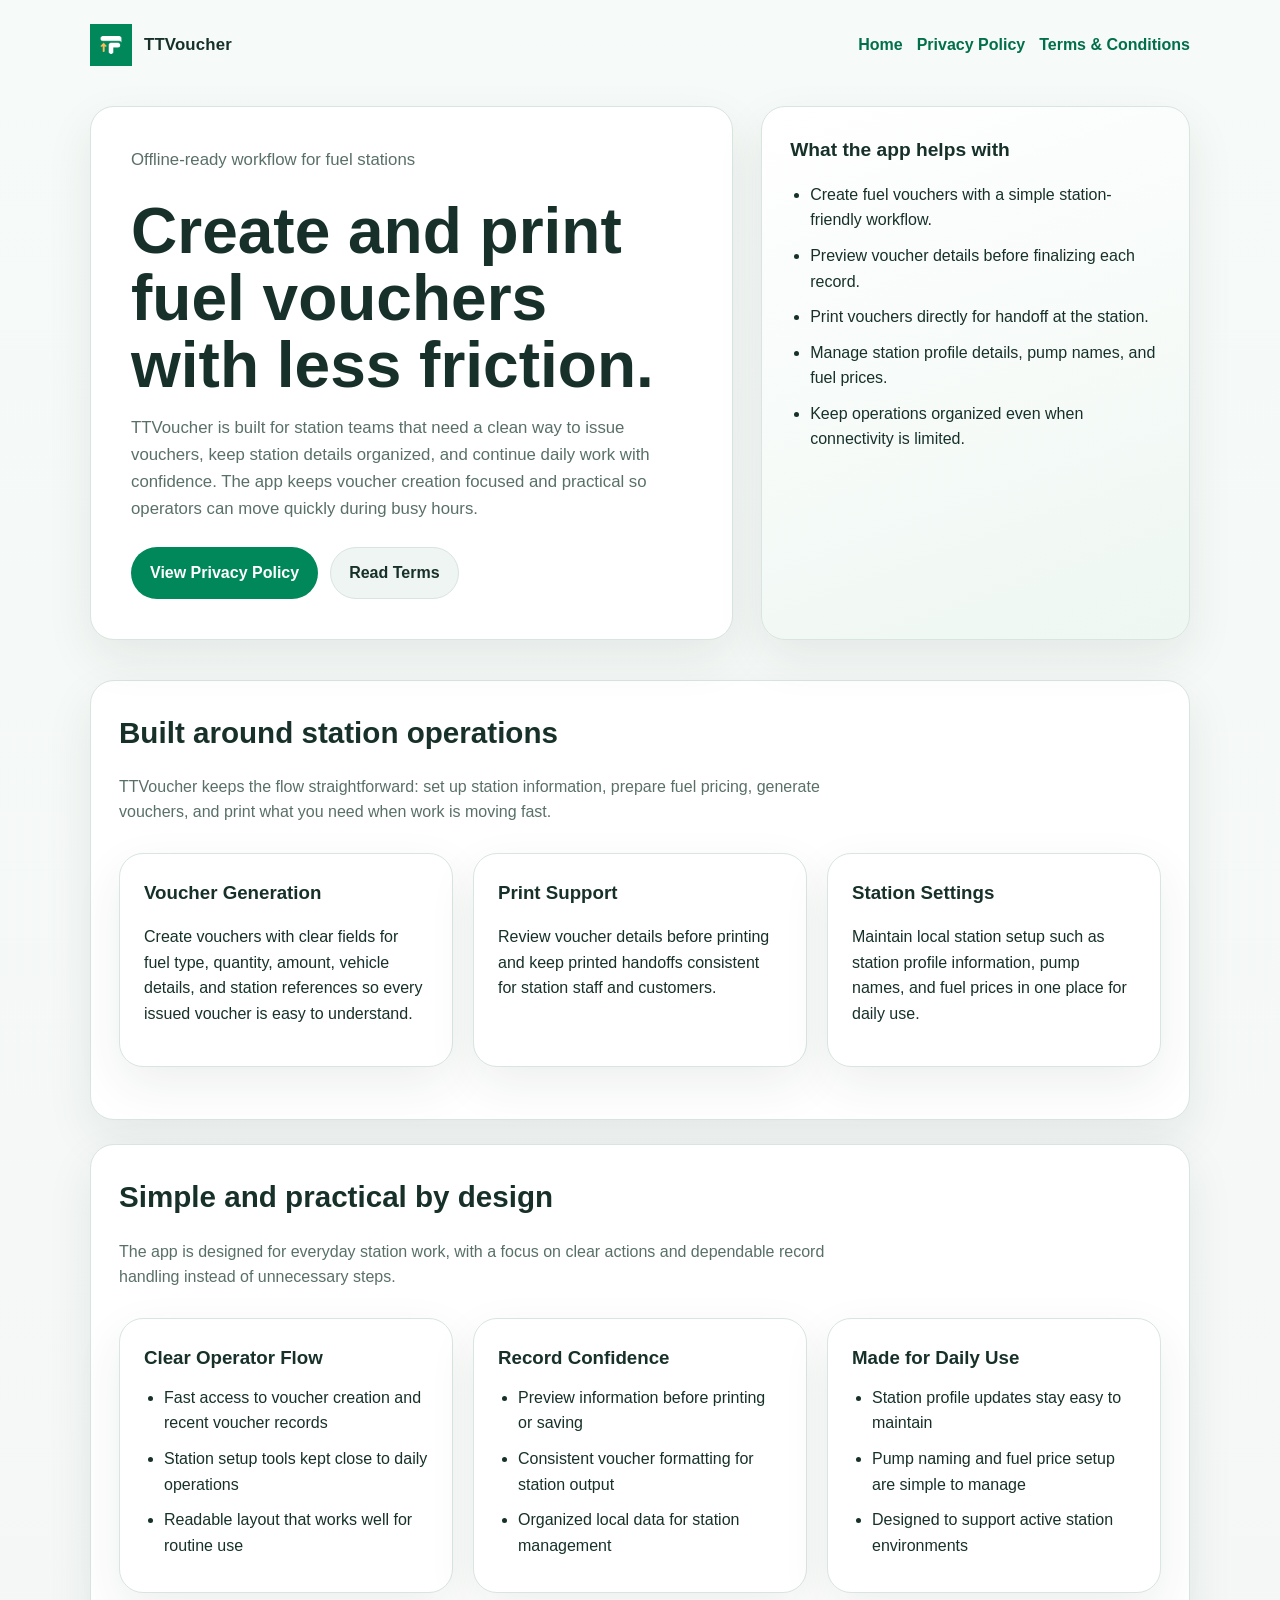
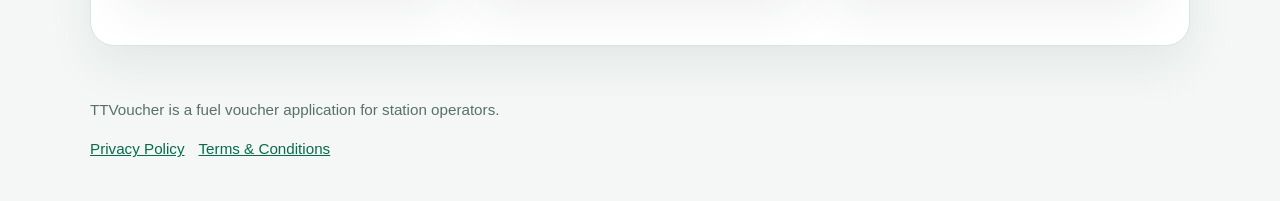
==== index.html @ ffd516b5 "release: site" ====
<!doctype html>
<html lang="en">
  <head>
    <meta charset="UTF-8" />
    <meta name="viewport" content="width=device-width, initial-scale=1.0" />
    <title>TTVoucher | Fuel Voucher App for Stations</title>
    <meta
      name="description"
      content="TTVoucher helps stations create fuel vouchers, manage station settings, and print vouchers quickly from one simple workflow."
    />
    <link rel="stylesheet" href="./assets/styles.css" />
  </head>
  <body>
    <header class="site-header">
      <a class="brand" href="./">
        <img class="brand-logo" src="./TTVoucher.png" alt="TTVoucher logo" />
        <span class="brand-text">TTVoucher</span>
      </a>
      <nav class="site-nav" aria-label="Primary">
        <a href="./index.html">Home</a>
        <a href="./privacy-and-policy/index.html">Privacy Policy</a>
        <a href="./terms-and-conditions/index.html">Terms &amp; Conditions</a>
      </nav>
    </header>

    <main class="page-shell">
      <section class="hero">
        <article class="hero-card">
          <p class="muted">Offline-ready workflow for fuel stations</p>
          <h1>Create and print fuel vouchers with less friction.</h1>
          <p>
            TTVoucher is built for station teams that need a clean way to issue
            vouchers, keep station details organized, and continue daily work
            with confidence. The app keeps voucher creation focused and
            practical so operators can move quickly during busy hours.
          </p>
          <div class="hero-actions">
            <a class="button primary" href="./privacy-and-policy/index.html"
              >View Privacy Policy</a
            >
            <a class="button secondary" href="./terms-and-conditions/index.html"
              >Read Terms</a
            >
          </div>
        </article>

        <aside class="hero-card hero-panel">
          <h2>What the app helps with</h2>
          <ul>
            <li>
              Create fuel vouchers with a simple station-friendly workflow.
            </li>
            <li>Preview voucher details before finalizing each record.</li>
            <li>Print vouchers directly for handoff at the station.</li>
            <li>
              Manage station profile details, pump names, and fuel prices.
            </li>
            <li>
              Keep operations organized even when connectivity is limited.
            </li>
          </ul>
        </aside>
      </section>

      <section class="section-card">
        <h2 class="section-heading">Built around station operations</h2>
        <p class="section-intro">
          TTVoucher keeps the flow straightforward: set up station information,
          prepare fuel pricing, generate vouchers, and print what you need when
          work is moving fast.
        </p>
        <div class="feature-grid">
          <article class="feature-card">
            <h3>Voucher Generation</h3>
            <p>
              Create vouchers with clear fields for fuel type, quantity, amount,
              vehicle details, and station references so every issued voucher is
              easy to understand.
            </p>
          </article>
          <article class="feature-card">
            <h3>Print Support</h3>
            <p>
              Review voucher details before printing and keep printed handoffs
              consistent for station staff and customers.
            </p>
          </article>
          <article class="feature-card">
            <h3>Station Settings</h3>
            <p>
              Maintain local station setup such as station profile information,
              pump names, and fuel prices in one place for daily use.
            </p>
          </article>
        </div>
      </section>

      <section class="section-card">
        <h2 class="section-heading">Simple and practical by design</h2>
        <p class="section-intro">
          The app is designed for everyday station work, with a focus on clear
          actions and dependable record handling instead of unnecessary steps.
        </p>
        <div class="feature-grid">
          <article class="feature-card">
            <h3>Clear Operator Flow</h3>
            <ul>
              <li>
                Fast access to voucher creation and recent voucher records
              </li>
              <li>Station setup tools kept close to daily operations</li>
              <li>Readable layout that works well for routine use</li>
            </ul>
          </article>
          <article class="feature-card">
            <h3>Record Confidence</h3>
            <ul>
              <li>Preview information before printing or saving</li>
              <li>Consistent voucher formatting for station output</li>
              <li>Organized local data for station management</li>
            </ul>
          </article>
          <article class="feature-card">
            <h3>Made for Daily Use</h3>
            <ul>
              <li>Station profile updates stay easy to maintain</li>
              <li>Pump naming and fuel price setup are simple to manage</li>
              <li>Designed to support active station environments</li>
            </ul>
          </article>
        </div>
      </section>
    </main>

    <footer class="site-footer">
      <p>TTVoucher is a fuel voucher application for station operators.</p>
      <nav aria-label="Footer">
        <a href="./privacy-and-policy/index.html">Privacy Policy</a>
        <a href="./terms-and-conditions/index.html">Terms &amp; Conditions</a>
      </nav>
    </footer>
  </body>
</html>
---- assets/styles.css ----
:root {
  color-scheme: light;
  --bg: #f4f7f6;
  --surface: #ffffff;
  --surface-soft: #eef5f2;
  --text: #17312a;
  --muted: #597068;
  --primary: #00875a;
  --primary-dark: #006f4a;
  --border: #d9e5df;
  --shadow: 0 18px 48px rgba(23, 49, 42, 0.08);
  --max-width: 1100px;
}

* {
  box-sizing: border-box;
}

html {
  scroll-behavior: smooth;
}

body {
  margin: 0;
  font-family: Arial, Helvetica, sans-serif;
  background: linear-gradient(180deg, #f6faf8 0%, #f4f7f6 100%);
  color: var(--text);
  line-height: 1.6;
}

a {
  color: var(--primary-dark);
}

a:hover {
  color: var(--primary);
}

.site-header,
.page-shell,
.site-footer {
  width: min(calc(100% - 32px), var(--max-width));
  margin: 0 auto;
}

.site-header {
  display: flex;
  align-items: center;
  justify-content: space-between;
  gap: 16px;
  padding: 24px 0 16px;
}

.brand {
  display: inline-flex;
  align-items: center;
  gap: 12px;
  color: var(--text);
  text-decoration: none;
  font-weight: 700;
  letter-spacing: 0.01em;
}

.brand-logo {
  width: 42px;
  height: 42px;
  object-fit: contain;
  display: block;
}

.brand-text {
  font-size: 1.05rem;
}

.site-nav {
  display: flex;
  flex-wrap: wrap;
  gap: 14px;
}

.site-nav a {
  text-decoration: none;
  font-weight: 600;
}

.hero {
  display: grid;
  grid-template-columns: 1.2fr 0.8fr;
  gap: 28px;
  align-items: stretch;
  padding: 24px 0 40px;
}

.hero-card,
.feature-card,
.section-card,
.legal-card {
  background: var(--surface);
  border: 1px solid var(--border);
  border-radius: 24px;
  box-shadow: var(--shadow);
}

.hero-card {
  padding: 40px;
}

.hero-card h1 {
  margin: 0 0 16px;
  font-size: clamp(2.4rem, 5vw, 4rem);
  line-height: 1.05;
}

.hero-card p {
  margin: 0 0 24px;
  color: var(--muted);
  font-size: 1.05rem;
}

.hero-actions {
  display: flex;
  flex-wrap: wrap;
  gap: 12px;
}

.button {
  display: inline-flex;
  align-items: center;
  justify-content: center;
  padding: 12px 18px;
  border-radius: 999px;
  border: 1px solid transparent;
  text-decoration: none;
  font-weight: 700;
}

.button.primary {
  background: var(--primary);
  color: #ffffff;
}

.button.primary:hover {
  background: var(--primary-dark);
  color: #ffffff;
}

.button.secondary {
  border-color: var(--border);
  background: var(--surface-soft);
  color: var(--text);
}

.hero-panel {
  padding: 28px;
  background: linear-gradient(160deg, #ffffff 0%, #eef7f2 100%);
}

.hero-panel h2 {
  margin-top: 0;
  margin-bottom: 16px;
  font-size: 1.2rem;
}

.hero-panel ul,
.feature-card ul,
.legal-card ul {
  margin: 0;
  padding-left: 20px;
}

.hero-panel li,
.feature-card li,
.legal-card li {
  margin-bottom: 10px;
}

.section-heading {
  margin: 0 0 18px;
  font-size: 1.85rem;
}

.section-intro {
  margin: 0 0 28px;
  color: var(--muted);
  max-width: 760px;
}

.feature-grid {
  display: grid;
  grid-template-columns: repeat(3, minmax(0, 1fr));
  gap: 20px;
  margin-bottom: 24px;
}

.feature-card {
  padding: 24px;
}

.feature-card h3 {
  margin-top: 0;
  margin-bottom: 12px;
}

.section-card {
  padding: 28px;
  margin: 0 0 24px;
}

.muted {
  color: var(--muted);
}

.legal-layout {
  padding-bottom: 40px;
}

.legal-card {
  padding: 28px;
  margin-bottom: 24px;
}

.legal-card h1 {
  margin-top: 0;
  margin-bottom: 12px;
  font-size: 2.3rem;
}

.legal-card h2 {
  margin-top: 28px;
  margin-bottom: 10px;
  font-size: 1.3rem;
}

.legal-card p,
.legal-card li {
  color: #26453c;
}

.page-banner {
  padding: 12px 0 28px;
}

.site-footer {
  padding: 12px 0 40px;
  color: var(--muted);
  font-size: 0.95rem;
}

.site-footer nav {
  display: flex;
  flex-wrap: wrap;
  gap: 14px;
  margin-top: 8px;
}

@media (max-width: 900px) {
  .hero,
  .feature-grid {
    grid-template-columns: 1fr;
  }

  .site-header {
    flex-direction: column;
    align-items: flex-start;
  }

  .hero-card,
  .hero-panel,
  .section-card,
  .legal-card {
    padding: 24px;
  }
}

@media (max-width: 600px) {
  .site-header,
  .page-shell,
  .site-footer {
    width: min(calc(100% - 20px), var(--max-width));
  }

  .hero-card h1,
  .legal-card h1 {
    font-size: 2rem;
  }
}
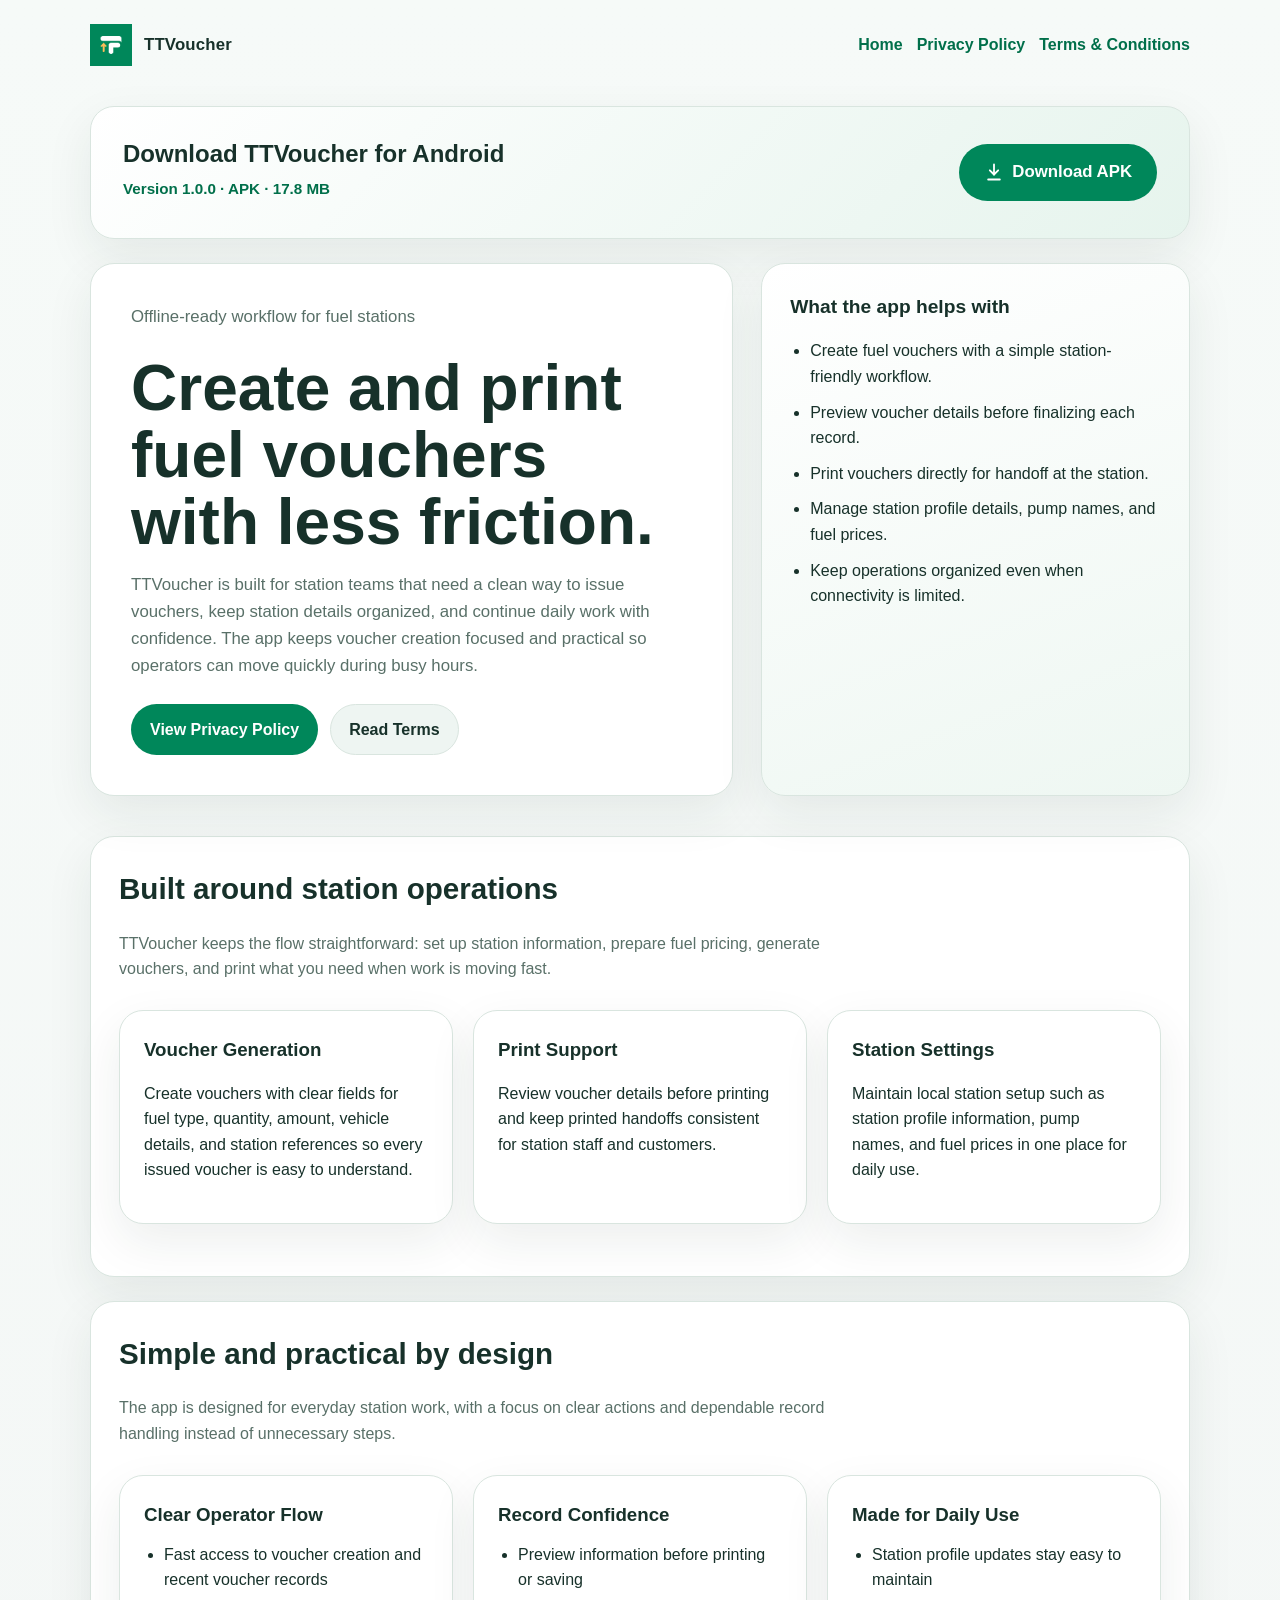
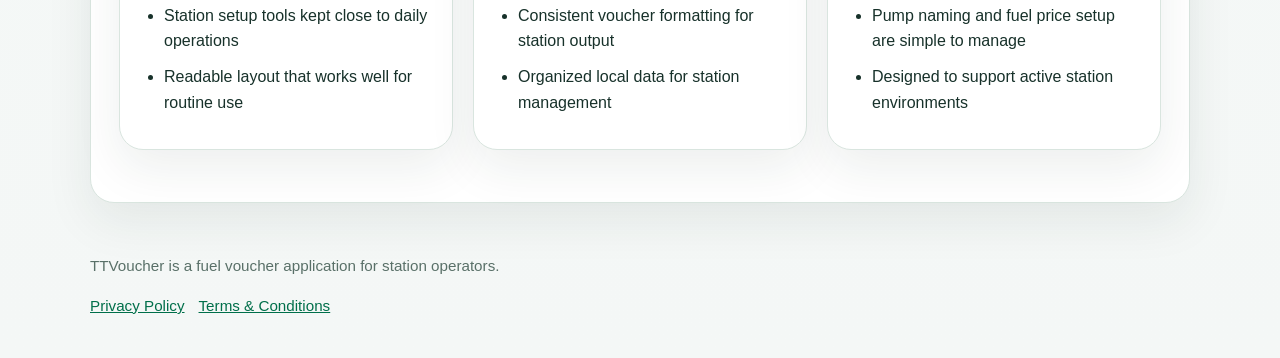
==== commit d360fa98: "add download" ====
--- a/index.html
+++ b/index.html
@@ -24,6 +24,22 @@
     </header>
 
     <main class="page-shell">
+      <section class="download-card" id="download" aria-labelledby="download-title">
+        <div class="download-info">
+          <h2 id="download-title">Download TTVoucher for Android</h2>
+          <p class="download-meta">Version 1.0.0 &middot; APK &middot; 17.8 MB</p>
+        </div>
+        <a
+          class="button primary download-button"
+          href="./assets/apks/ttvoucher-v1-0-0.apk"
+          download="ttvoucher-v1-0-0.apk"
+          type="application/vnd.android.package-archive"
+        >
+          <svg aria-hidden="true" width="20" height="20" viewBox="0 0 24 24" fill="none" stroke="currentColor" stroke-width="2.2" stroke-linecap="round" stroke-linejoin="round"><path d="M12 3v12"/><path d="m7 10 5 5 5-5"/><path d="M5 21h14"/></svg>
+          Download APK
+        </a>
+      </section>
+
       <section class="hero">
         <article class="hero-card">
           <p class="muted">Offline-ready workflow for fuel stations</p>
--- a/assets/styles.css
+++ b/assets/styles.css
@@ -210,6 +210,56 @@
   color: var(--muted);
 }
 
+.download-card {
+  display: flex;
+  align-items: center;
+  gap: 24px;
+  margin: 24px 0 0;
+  padding: 28px 32px;
+  background: linear-gradient(135deg, #ffffff 0%, #e6f4ed 100%);
+  border: 1px solid var(--border);
+  border-radius: 24px;
+  box-shadow: var(--shadow);
+}
+
+.download-logo {
+  width: 72px;
+  height: 72px;
+  object-fit: contain;
+  flex-shrink: 0;
+}
+
+.download-info {
+  flex: 1;
+  min-width: 0;
+}
+
+.download-info h2 {
+  margin: 0 0 4px;
+  font-size: 1.5rem;
+}
+
+.download-meta {
+  margin: 0 0 8px;
+  color: var(--primary-dark);
+  font-weight: 700;
+  font-size: 0.95rem;
+}
+
+.download-note {
+  margin: 0;
+  color: var(--muted);
+  font-size: 0.95rem;
+}
+
+.download-button {
+  gap: 8px;
+  padding: 14px 24px;
+  font-size: 1.05rem;
+  white-space: nowrap;
+  flex-shrink: 0;
+}
+
 .legal-layout {
   padding-bottom: 40px;
 }
@@ -283,4 +333,14 @@
   .legal-card h1 {
     font-size: 2rem;
   }
-}
+
+  .download-card {
+    flex-direction: column;
+    align-items: flex-start;
+    padding: 24px;
+  }
+
+  .download-button {
+    width: 100%;
+  }
+}
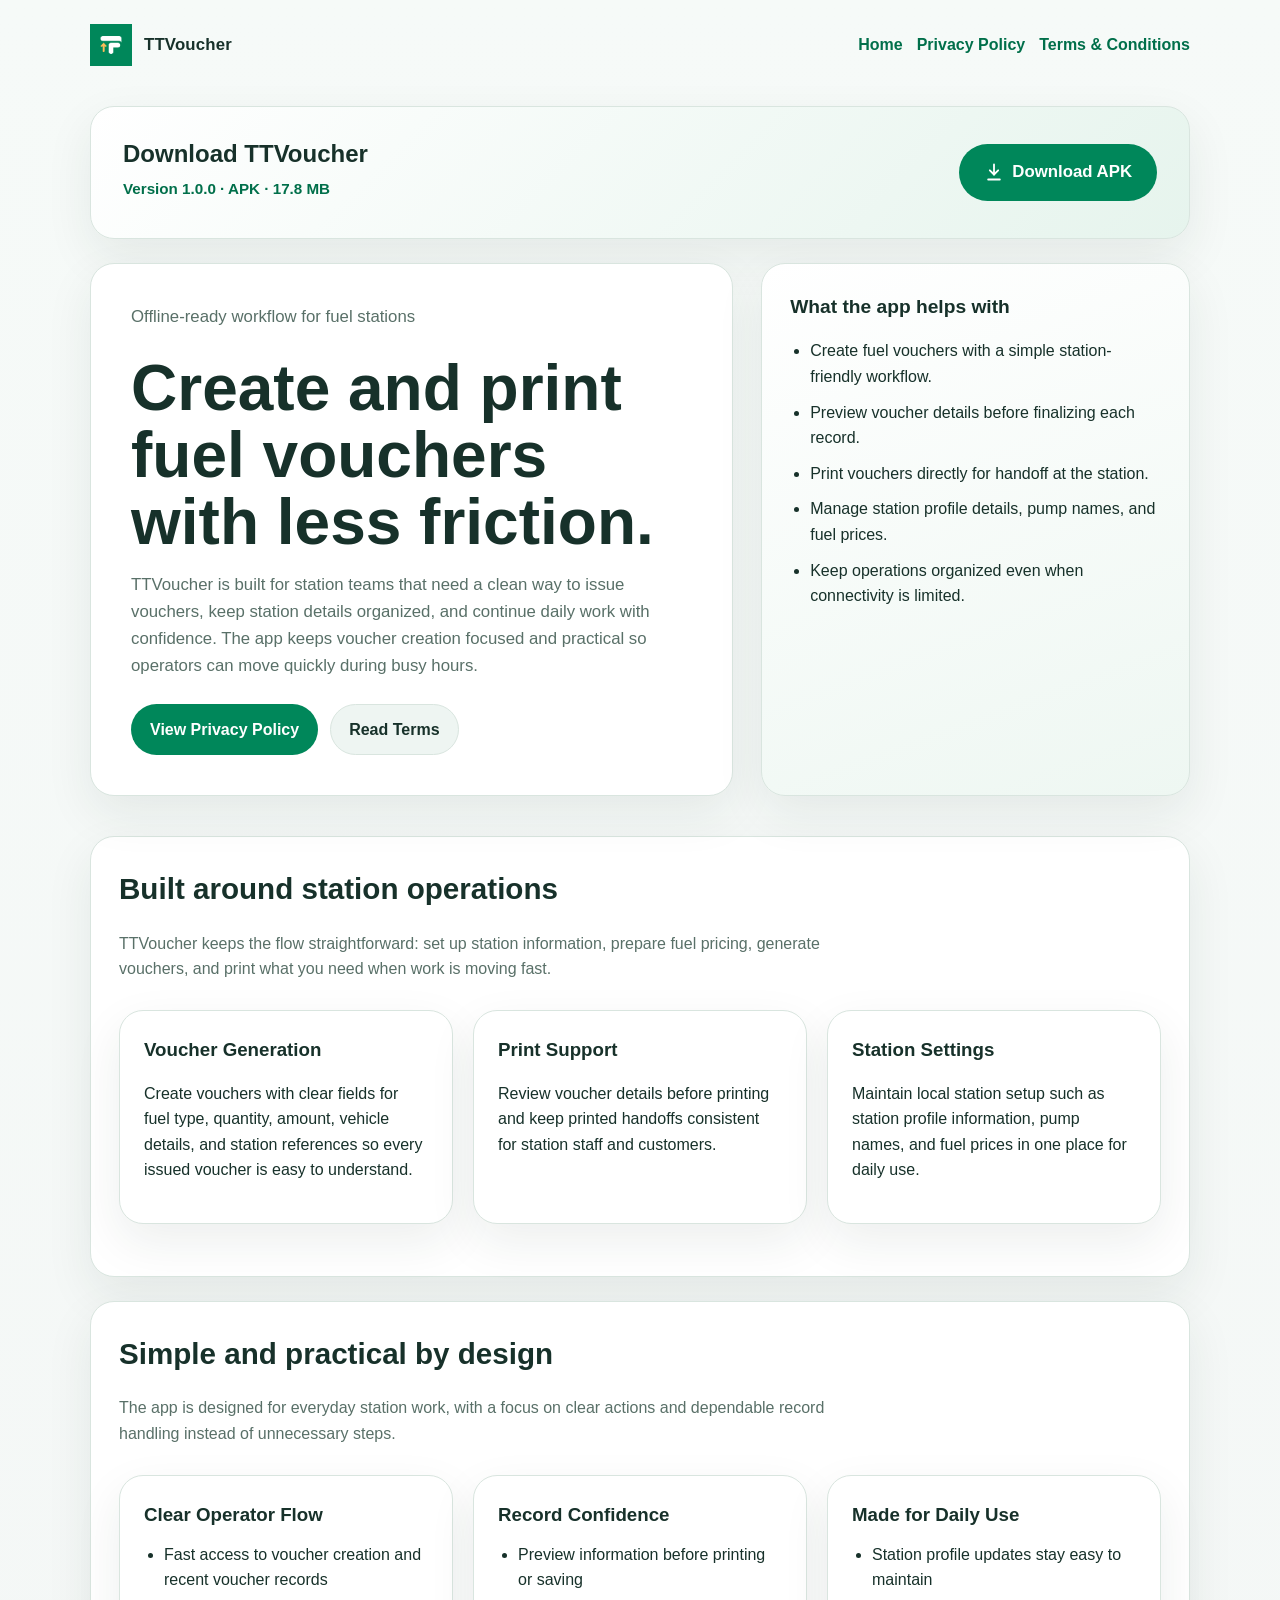
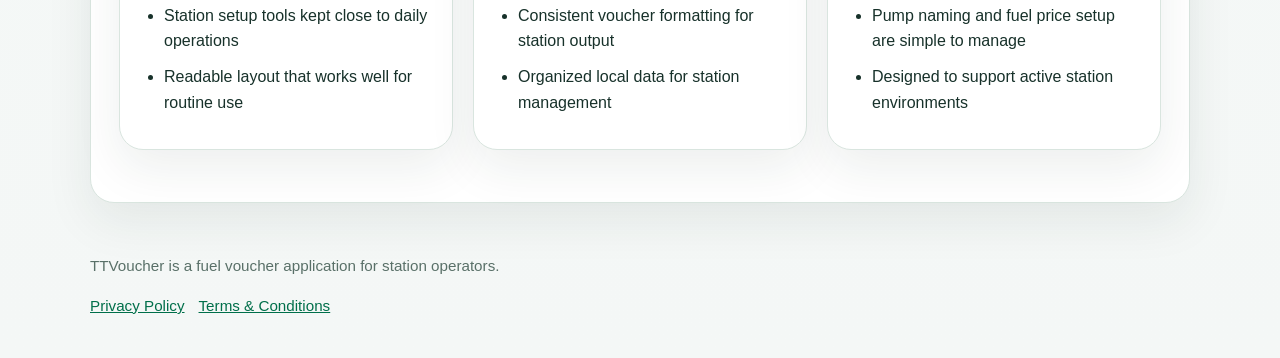
==== commit 999df04b: "download text" ====
--- a/index.html
+++ b/index.html
@@ -26,7 +26,7 @@
     <main class="page-shell">
       <section class="download-card" id="download" aria-labelledby="download-title">
         <div class="download-info">
-          <h2 id="download-title">Download TTVoucher for Android</h2>
+          <h2 id="download-title">Download TTVoucher</h2>
           <p class="download-meta">Version 1.0.0 &middot; APK &middot; 17.8 MB</p>
         </div>
         <a
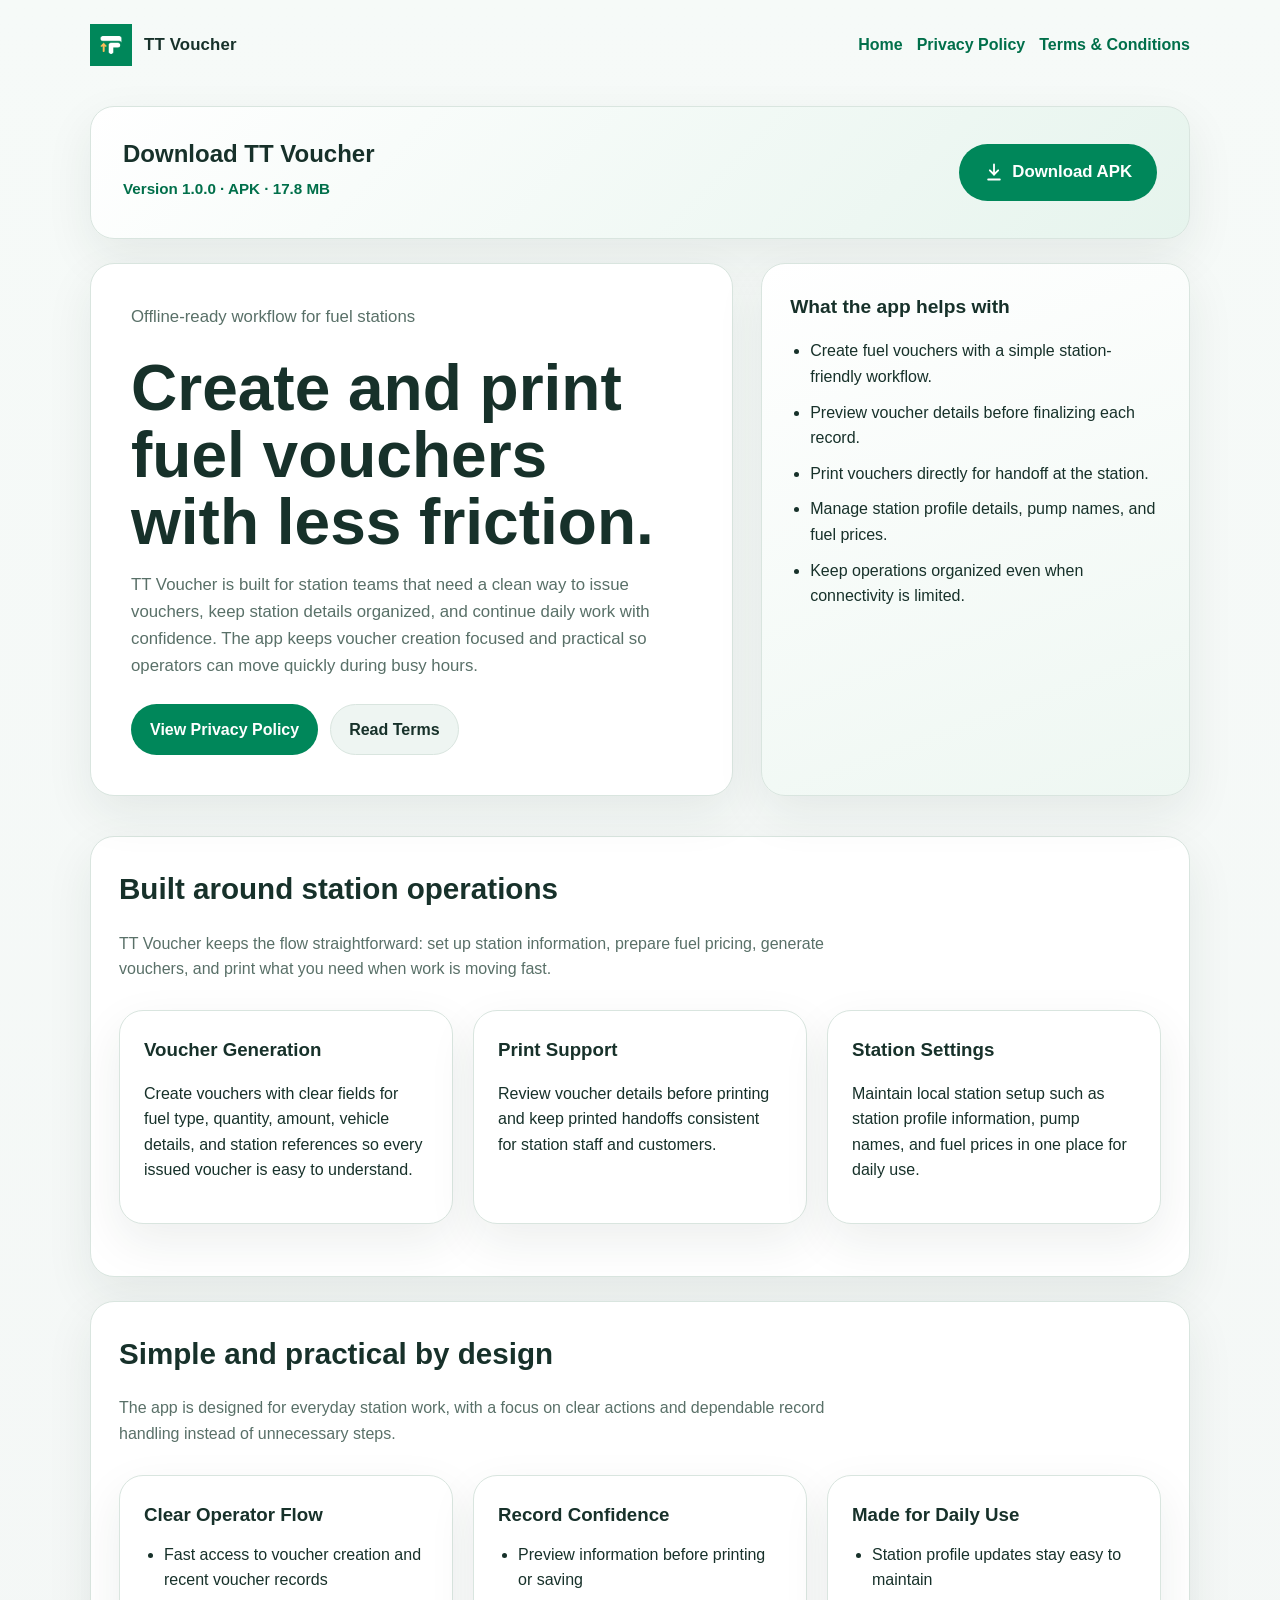
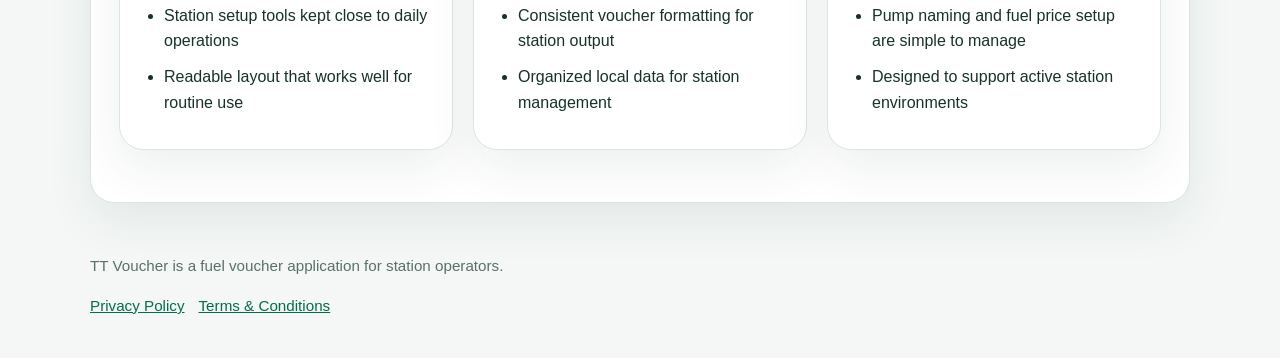
==== commit 5edc4089: "change phone" ====
--- a/index.html
+++ b/index.html
@@ -3,18 +3,18 @@
   <head>
     <meta charset="UTF-8" />
     <meta name="viewport" content="width=device-width, initial-scale=1.0" />
-    <title>TTVoucher | Fuel Voucher App for Stations</title>
+    <title>TT Voucher | Fuel Voucher App for Stations</title>
     <meta
       name="description"
-      content="TTVoucher helps stations create fuel vouchers, manage station settings, and print vouchers quickly from one simple workflow."
+      content="TT Voucher helps stations create fuel vouchers, manage station settings, and print vouchers quickly from one simple workflow."
     />
     <link rel="stylesheet" href="./assets/styles.css" />
   </head>
   <body>
     <header class="site-header">
       <a class="brand" href="./">
-        <img class="brand-logo" src="./TTVoucher.png" alt="TTVoucher logo" />
-        <span class="brand-text">TTVoucher</span>
+        <img class="brand-logo" src="./TTVoucher.png" alt="TT Voucher logo" />
+        <span class="brand-text">TT Voucher</span>
       </a>
       <nav class="site-nav" aria-label="Primary">
         <a href="./index.html">Home</a>
@@ -26,7 +26,7 @@
     <main class="page-shell">
       <section class="download-card" id="download" aria-labelledby="download-title">
         <div class="download-info">
-          <h2 id="download-title">Download TTVoucher</h2>
+          <h2 id="download-title">Download TT Voucher</h2>
           <p class="download-meta">Version 1.0.0 &middot; APK &middot; 17.8 MB</p>
         </div>
         <a
@@ -45,7 +45,7 @@
           <p class="muted">Offline-ready workflow for fuel stations</p>
           <h1>Create and print fuel vouchers with less friction.</h1>
           <p>
-            TTVoucher is built for station teams that need a clean way to issue
+            TT Voucher is built for station teams that need a clean way to issue
             vouchers, keep station details organized, and continue daily work
             with confidence. The app keeps voucher creation focused and
             practical so operators can move quickly during busy hours.
@@ -81,7 +81,7 @@
       <section class="section-card">
         <h2 class="section-heading">Built around station operations</h2>
         <p class="section-intro">
-          TTVoucher keeps the flow straightforward: set up station information,
+          TT Voucher keeps the flow straightforward: set up station information,
           prepare fuel pricing, generate vouchers, and print what you need when
           work is moving fast.
         </p>
@@ -149,7 +149,7 @@
     </main>
 
     <footer class="site-footer">
-      <p>TTVoucher is a fuel voucher application for station operators.</p>
+      <p>TT Voucher is a fuel voucher application for station operators.</p>
       <nav aria-label="Footer">
         <a href="./privacy-and-policy/index.html">Privacy Policy</a>
         <a href="./terms-and-conditions/index.html">Terms &amp; Conditions</a>
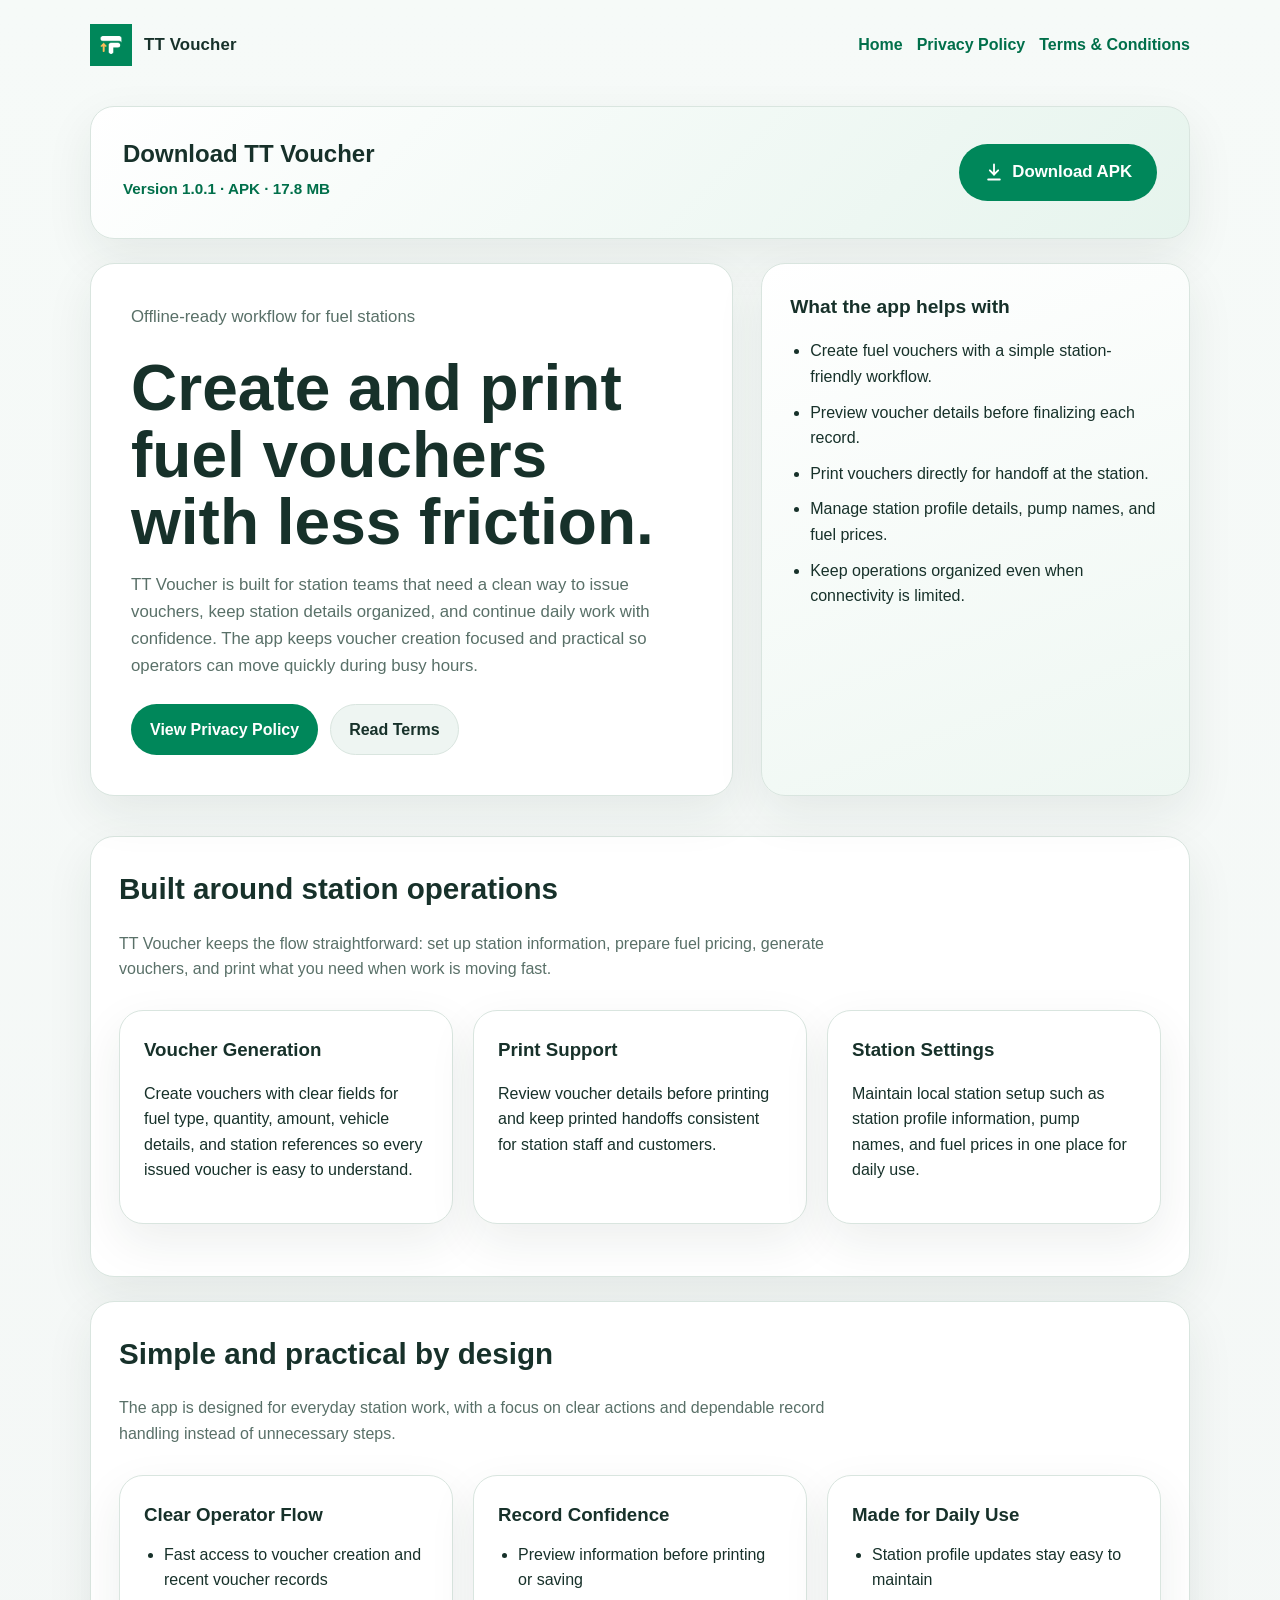
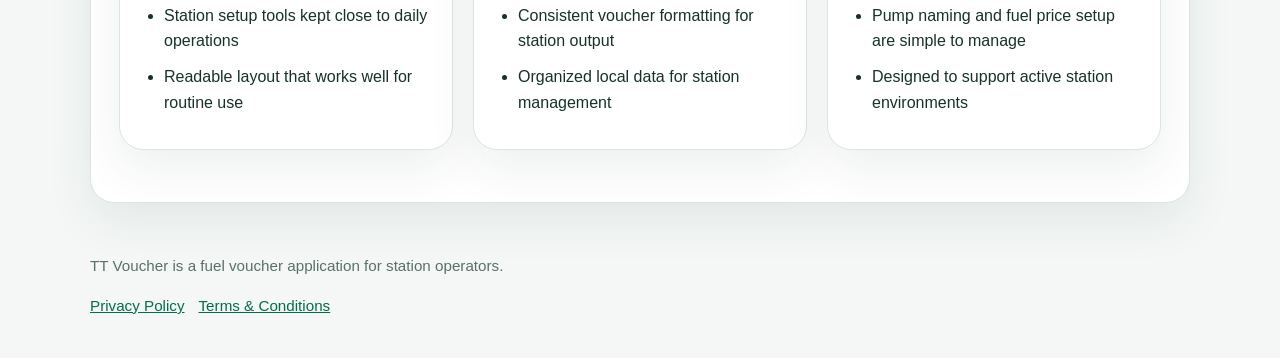
==== commit dd222ab5: "update apk" ====
--- a/index.html
+++ b/index.html
@@ -27,12 +27,13 @@
       <section class="download-card" id="download" aria-labelledby="download-title">
         <div class="download-info">
           <h2 id="download-title">Download TT Voucher</h2>
-          <p class="download-meta">Version 1.0.0 &middot; APK &middot; 17.8 MB</p>
+          <p class="download-meta">Version 1.0.1 &middot; APK &middot; <span id="apk-size">…</span></p>
         </div>
         <a
+          id="apk-download"
           class="button primary download-button"
-          href="./assets/apks/ttvoucher-v1-0-0.apk"
-          download="ttvoucher-v1-0-0.apk"
+          href="./assets/apks/ttvoucher-v1-0-1.apk"
+          download="ttvoucher-v1-0-1.apk"
           type="application/vnd.android.package-archive"
         >
           <svg aria-hidden="true" width="20" height="20" viewBox="0 0 24 24" fill="none" stroke="currentColor" stroke-width="2.2" stroke-linecap="round" stroke-linejoin="round"><path d="M12 3v12"/><path d="m7 10 5 5 5-5"/><path d="M5 21h14"/></svg>
@@ -155,5 +156,20 @@
         <a href="./terms-and-conditions/index.html">Terms &amp; Conditions</a>
       </nav>
     </footer>
+    <script>
+      (function () {
+        var link = document.getElementById("apk-download");
+        var sizeEl = document.getElementById("apk-size");
+        if (!link || !sizeEl || !window.fetch) return;
+        fetch(link.href, { method: "HEAD" })
+          .then(function (res) {
+            var bytes = Number(res.headers.get("Content-Length"));
+            if (res.ok && bytes > 0) {
+              sizeEl.textContent = (bytes / 1024 / 1024).toFixed(1) + " MB";
+            }
+          })
+          .catch(function () {});
+      })();
+    </script>
   </body>
 </html>
